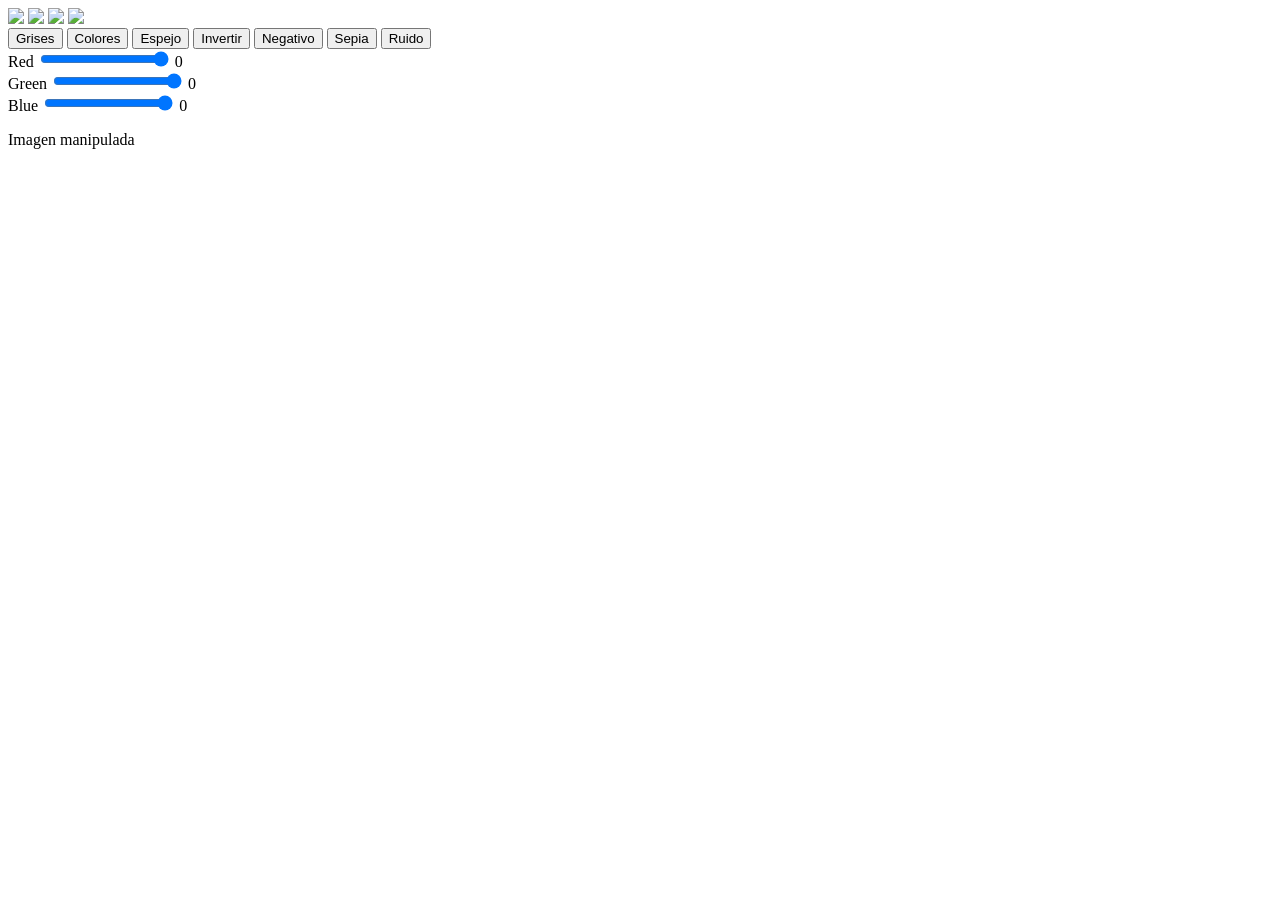
==== P4/index.html @ 55159547 "html" ====
<!DOCTYPE html>
<html lang="en">
<head>
    <meta charset="UTF-8">
    <meta http-equiv="X-UA-Compatible" content="IE=edge">
    <meta name="viewport" content="width=device-width, initial-scale=1.0">
    <link rel="stylesheet" href="style.css">
    <script src="filtros.js" defer></script>
    <title>Filtros</title>
</head>
    <body onload="main()">
        <div class="imagenes" id="original">
            <img src="img1.jpg" class="imag" >
            <img src="img2.jpg" class="imag">
            <img src="img3.jpg" class="imag">
            <img src="img4.jpg" class="imag">
        </div>
    <div class="buttons">
        <button class="modes">Grises</button>
        <button class="modes">Colores</button>
        <button class="modes">Espejo</button>
        <button class="modes">Invertir</button>
        <button class="modes">Negativo</button>
        <button class="modes">Sepia</button>
        <button class="modes">Ruido</button>
    </div>
    <div id="deslizadores">
        <div class="des">
            <label for="deslizador_R">Red</label>
            <input name="deslizador_R" type="range" id="deslizador_R" min="0" max="255" value="255"/>
            <span id="range_R">0</span>
            <br>
            <label for="deslizador_G">Green</label>
            <input name="deslizador_G" type="range" id="deslizador_G" min="0" max="255" value="255"/>
            <span id="range_G">0</span>
            <br>
            <label for="deslizador_B">Blue</label>
            <input name="deslizador_B" type="range" id="deslizador_B" min="0" max="255" value="255"/>
            <span id="range_B">0</span>
        </div>
    </div>
    <div class="center">
        <div class="imagenes">
            <p>Imagen manipulada</p>
            <canvas id="canvas"></canvas>
        </div>
   
</div>
    
</body>
</html>
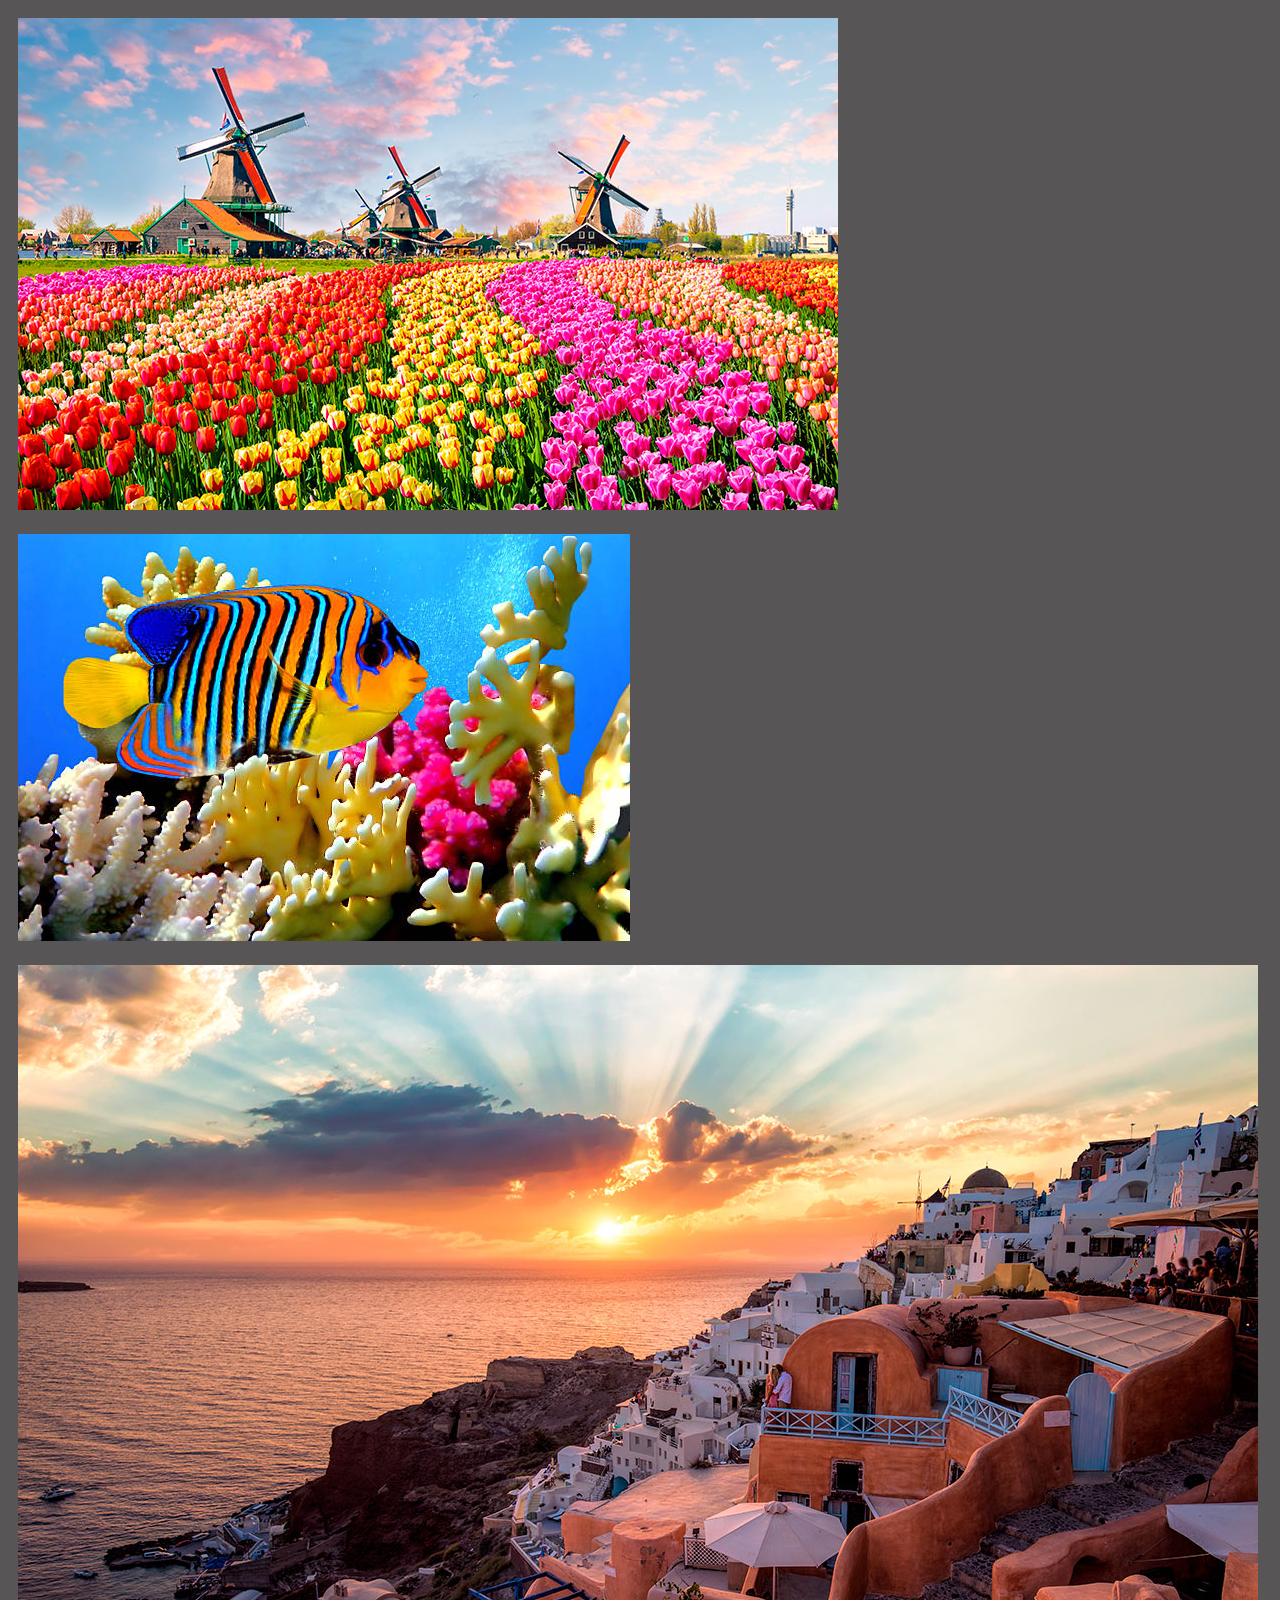
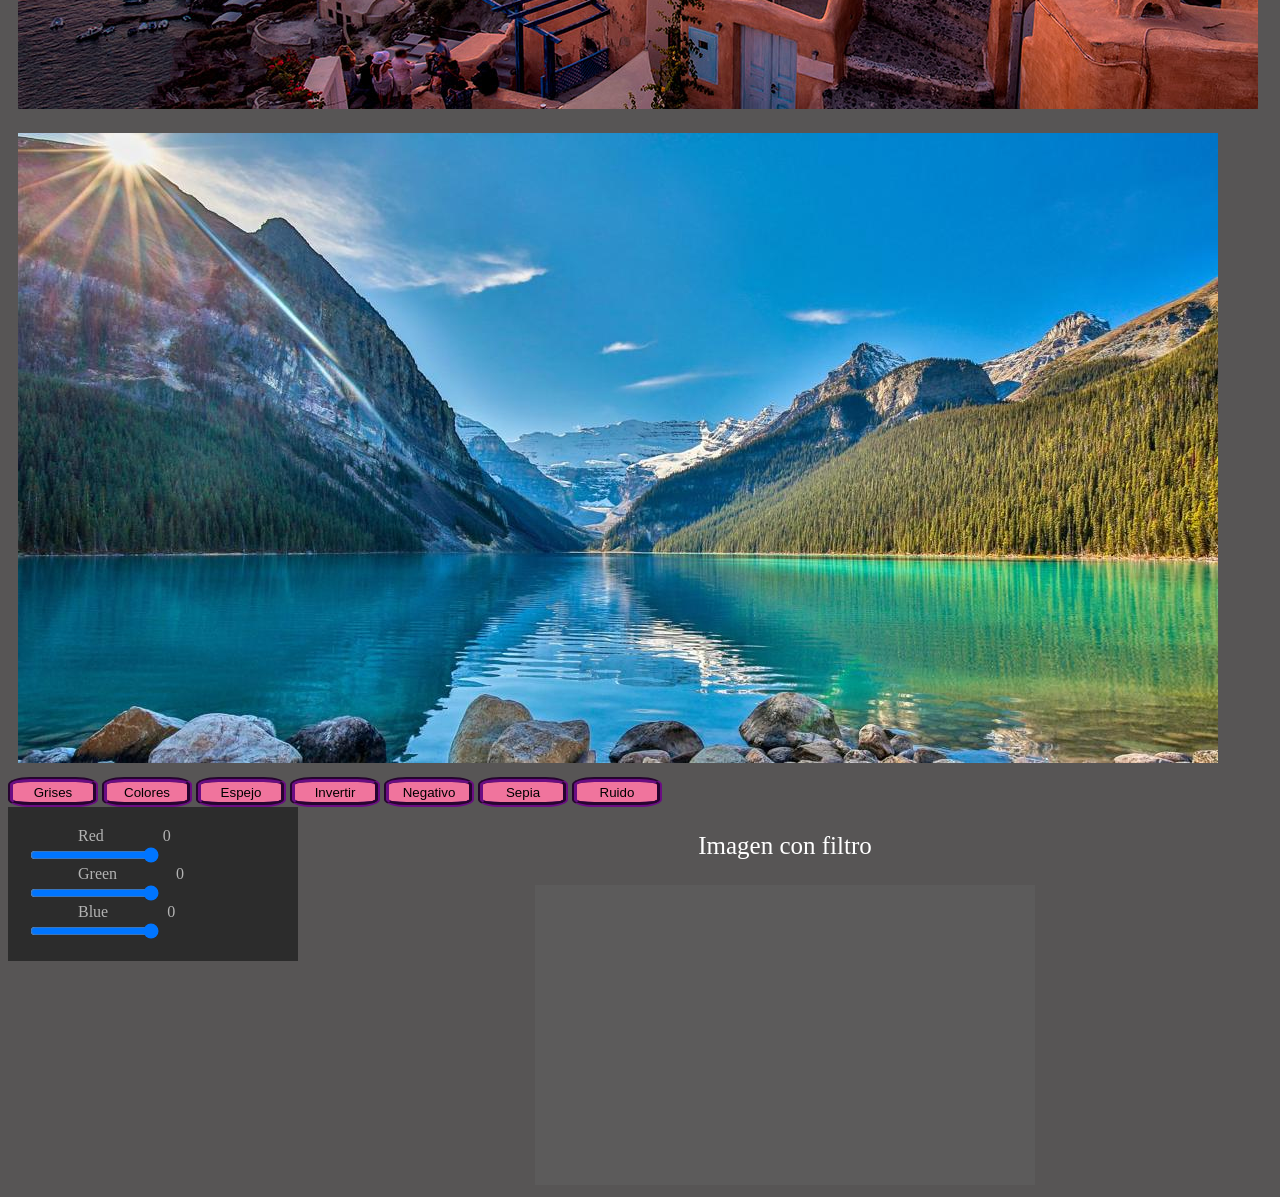
==== commit 3dcee04a: "cambios en html" ====
--- a/P4/index.html
+++ b/P4/index.html
@@ -4,16 +4,16 @@
     <meta charset="UTF-8">
     <meta http-equiv="X-UA-Compatible" content="IE=edge">
     <meta name="viewport" content="width=device-width, initial-scale=1.0">
-    <link rel="stylesheet" href="style.css">
-    <script src="filtros.js" defer></script>
+    <link rel="stylesheet" href="index.css">
+    <script src="index.js" defer></script>
     <title>Filtros</title>
 </head>
     <body onload="main()">
         <div class="imagenes" id="original">
-            <img src="img1.jpg" class="imag" >
-            <img src="img2.jpg" class="imag">
-            <img src="img3.jpg" class="imag">
-            <img src="img4.jpg" class="imag">
+            <img src="imagen1.jpg" class="imag" >
+            <img src="imagen2.jpg" class="imag">
+            <img src="imagen3.jpg" class="imag">
+            <img src="imagen4.jpg" class="imag">
         </div>
     <div class="buttons">
         <button class="modes">Grises</button>
@@ -41,7 +41,7 @@
     </div>
     <div class="center">
         <div class="imagenes">
-            <p>Imagen manipulada</p>
+            <p>Imagen con filtro</p>
             <canvas id="canvas"></canvas>
         </div>
    
--- a/P4/index.css
+++ b/P4/index.css
@@ -0,0 +1,72 @@
+body {
+    background-color: #585757;
+    font-family: 'Roboto';
+  }
+
+button{
+    width: 90px;
+    height: 30px;
+    background-color: rgb(240, 116, 157);
+    border-style:groove;
+    border-color: rgb(107, 13, 131);
+    border-width: 5px;
+    border-radius: 25%;
+}
+button:hover {
+    background-color: #868585;
+    color: white;
+  }
+
+  body {
+    background-color: #575555;
+    font-family: 'Roboto';
+  }
+  p {
+   color:white;
+    font-size: 25px;
+  }
+  
+  .imag{
+  width:auto;
+  height:auto;
+  text-align:center;
+  margin: 10px;
+  }
+ 
+  
+  .center{
+    text-align:center;
+  }
+  
+  #deslizadores{
+    display: block;
+    float: left;
+    background-color: #2c2c2c;
+    padding: 20px;
+    color:  #b3b3b3;
+    width: 250px;
+  }
+  
+  
+  canvas{
+    width: 500px;
+    height: 300px;
+    background-color: rgb(92, 91, 91);
+  }
+  
+
+  
+  #deslizador_R, #deslizador_G, #deslizador_B{
+    display: block;
+    float: left;
+  }
+  
+  span{
+      display: inline-block;
+      margin-left: 5px;
+  }
+  
+  
+  label{
+    margin: 50px;
+  }
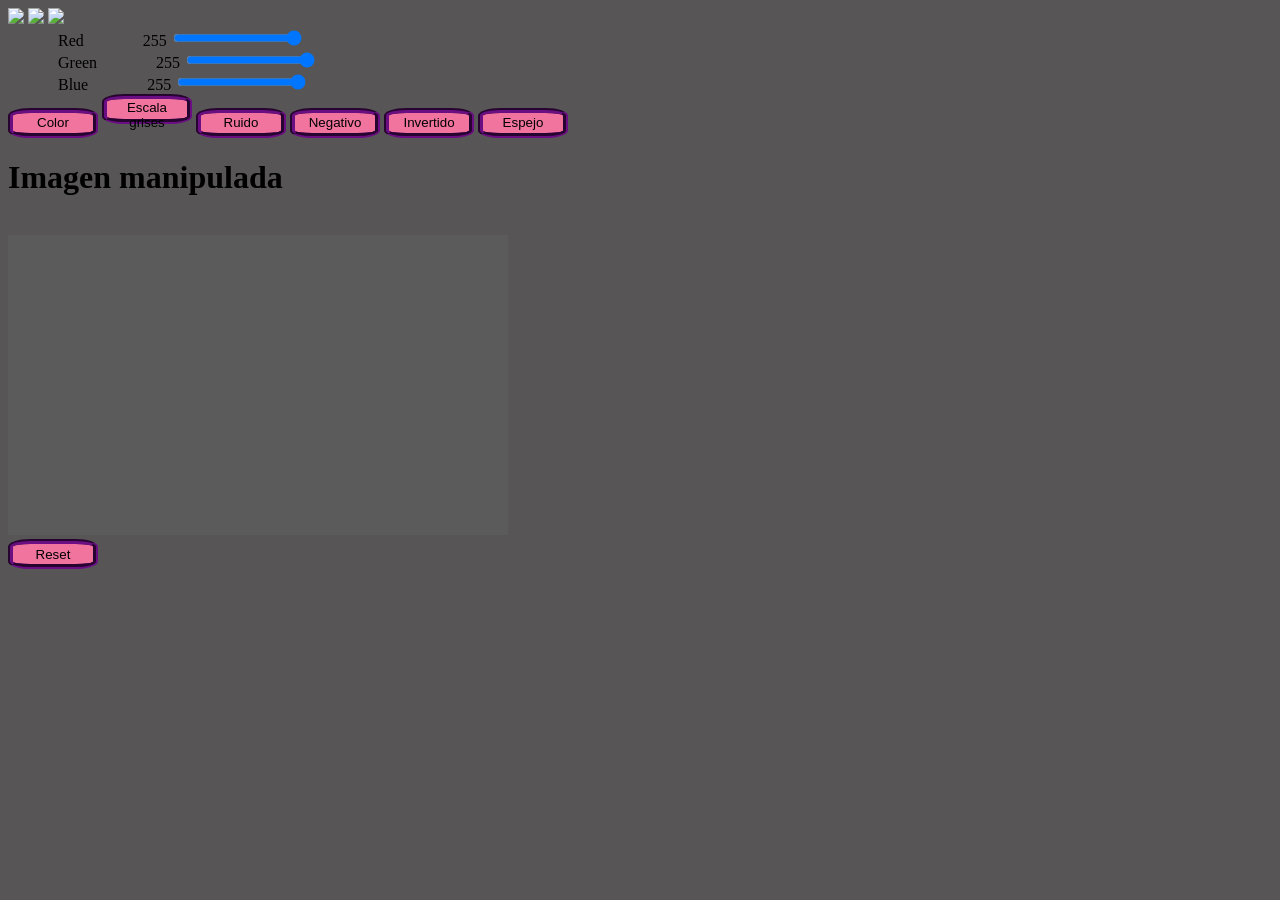
==== commit 72eb27c4: "cambios en html" ====
--- a/P4/index.html
+++ b/P4/index.html
@@ -4,48 +4,47 @@
     <meta charset="UTF-8">
     <meta http-equiv="X-UA-Compatible" content="IE=edge">
     <meta name="viewport" content="width=device-width, initial-scale=1.0">
+    <title>Manipulación de Imágenes</title>
     <link rel="stylesheet" href="index.css">
     <script src="index.js" defer></script>
-    <title>Filtros</title>
 </head>
-    <body onload="main()">
-        <div class="imagenes" id="original">
-            <img src="imagen1.jpg" class="imag" >
-            <img src="imagen2.jpg" class="imag">
-            <img src="imagen3.jpg" class="imag">
-            <img src="imagen4.jpg" class="imag">
-        </div>
-    <div class="buttons">
-        <button class="modes">Grises</button>
-        <button class="modes">Colores</button>
-        <button class="modes">Espejo</button>
-        <button class="modes">Invertir</button>
-        <button class="modes">Negativo</button>
-        <button class="modes">Sepia</button>
-        <button class="modes">Ruido</button>
+<body>
+    <div id="original">
+            <img src="img1.jpg" class="imagen_inicial">
+            <img src="img2.jpg" class="imagen_inicial">
+            <img src="img3.jpg" class="imagen_inicial">
+    </div> 
+    <div id ="umbralRGB" class="hide">
+        <label for="R">Red</label>
+        <span id="range_R">255</span>
+        <input type="range" id="deslizadorrojo" min="0" max="255" value="255"/>
+        <br>
+        <label for="G">Green</label>
+        <span id="range_G">255</span>
+        <input type="range" id="deslizadorverde" min="0" max="255" value="255"/>
+        <br>
+        <label for="B">Blue</label>
+        <span id="range_B">255</span>
+        <input type="range" id="deslizadorazul" min="0" max="255" value="255"/>
+        
     </div>
-    <div id="deslizadores">
-        <div class="des">
-            <label for="deslizador_R">Red</label>
-            <input name="deslizador_R" type="range" id="deslizador_R" min="0" max="255" value="255"/>
-            <span id="range_R">0</span>
+    <div class="seccion_filtros">
+        <div class="img_manipulada">
+            <div id="opciones" class="filter hide">
+                <button id="color" class="filter_btn">Color</button>
+                <button id="gris" class="filter_btn">Escala grises</button>
+                <button id="noise" class="filter_btn">Ruido</button>
+                <button id="negativo" class="filter_btn">Negativo</button>
+                <button id="invert" class="filter_btn">Invertido</button>
+                <button id="mirror" class="filter_btn">Espejo</button>
+            </div>
+            <h1>Imagen manipulada</h1>
             <br>
-            <label for="deslizador_G">Green</label>
-            <input name="deslizador_G" type="range" id="deslizador_G" min="0" max="255" value="255"/>
-            <span id="range_G">0</span>
+            <canvas id="canvas"></canvas>
             <br>
-            <label for="deslizador_B">Blue</label>
-            <input name="deslizador_B" type="range" id="deslizador_B" min="0" max="255" value="255"/>
-            <span id="range_B">0</span>
-        </div>
-    </div>
-    <div class="center">
-        <div class="imagenes">
-            <p>Imagen con filtro</p>
-            <canvas id="canvas"></canvas>
-        </div>
-   
-</div>
+            <button id="reset" type="reset" class="hide">Reset</button>
+        </div> 
+    </div>   
     
 </body>
 </html>
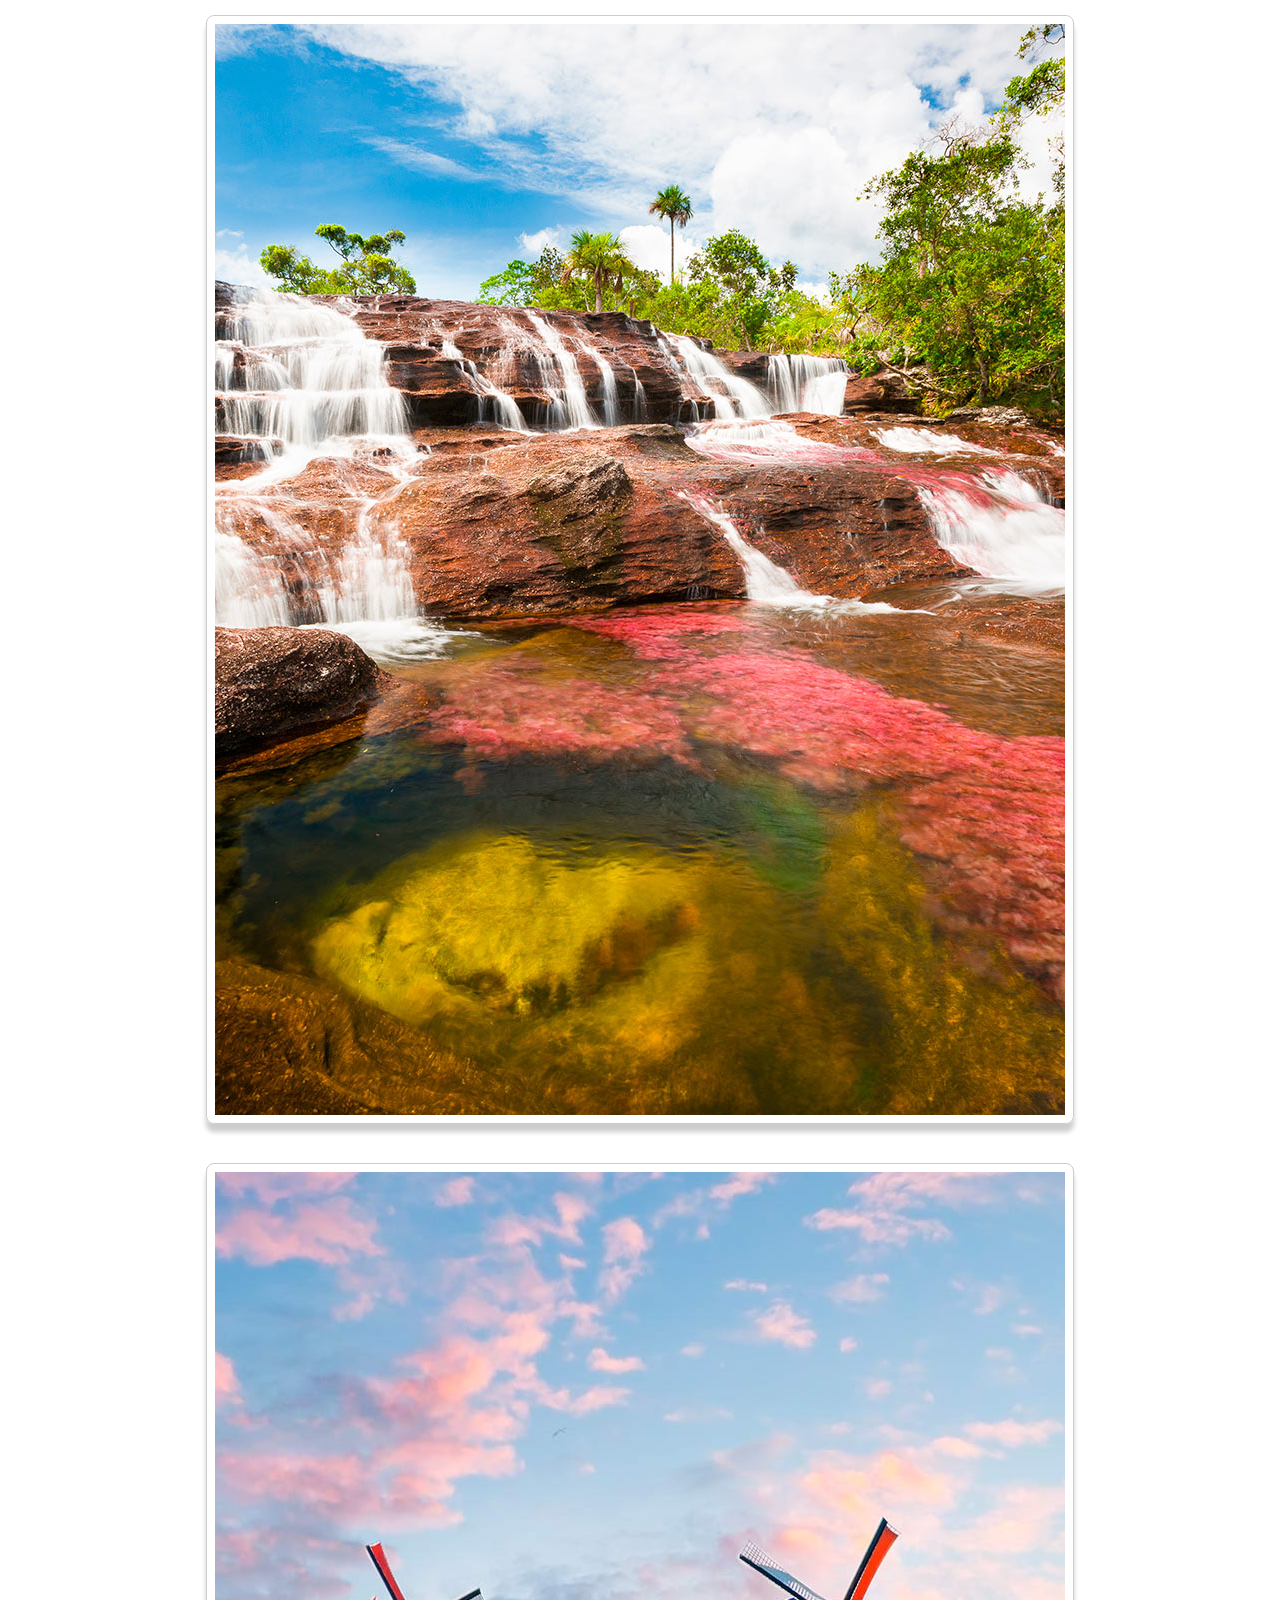
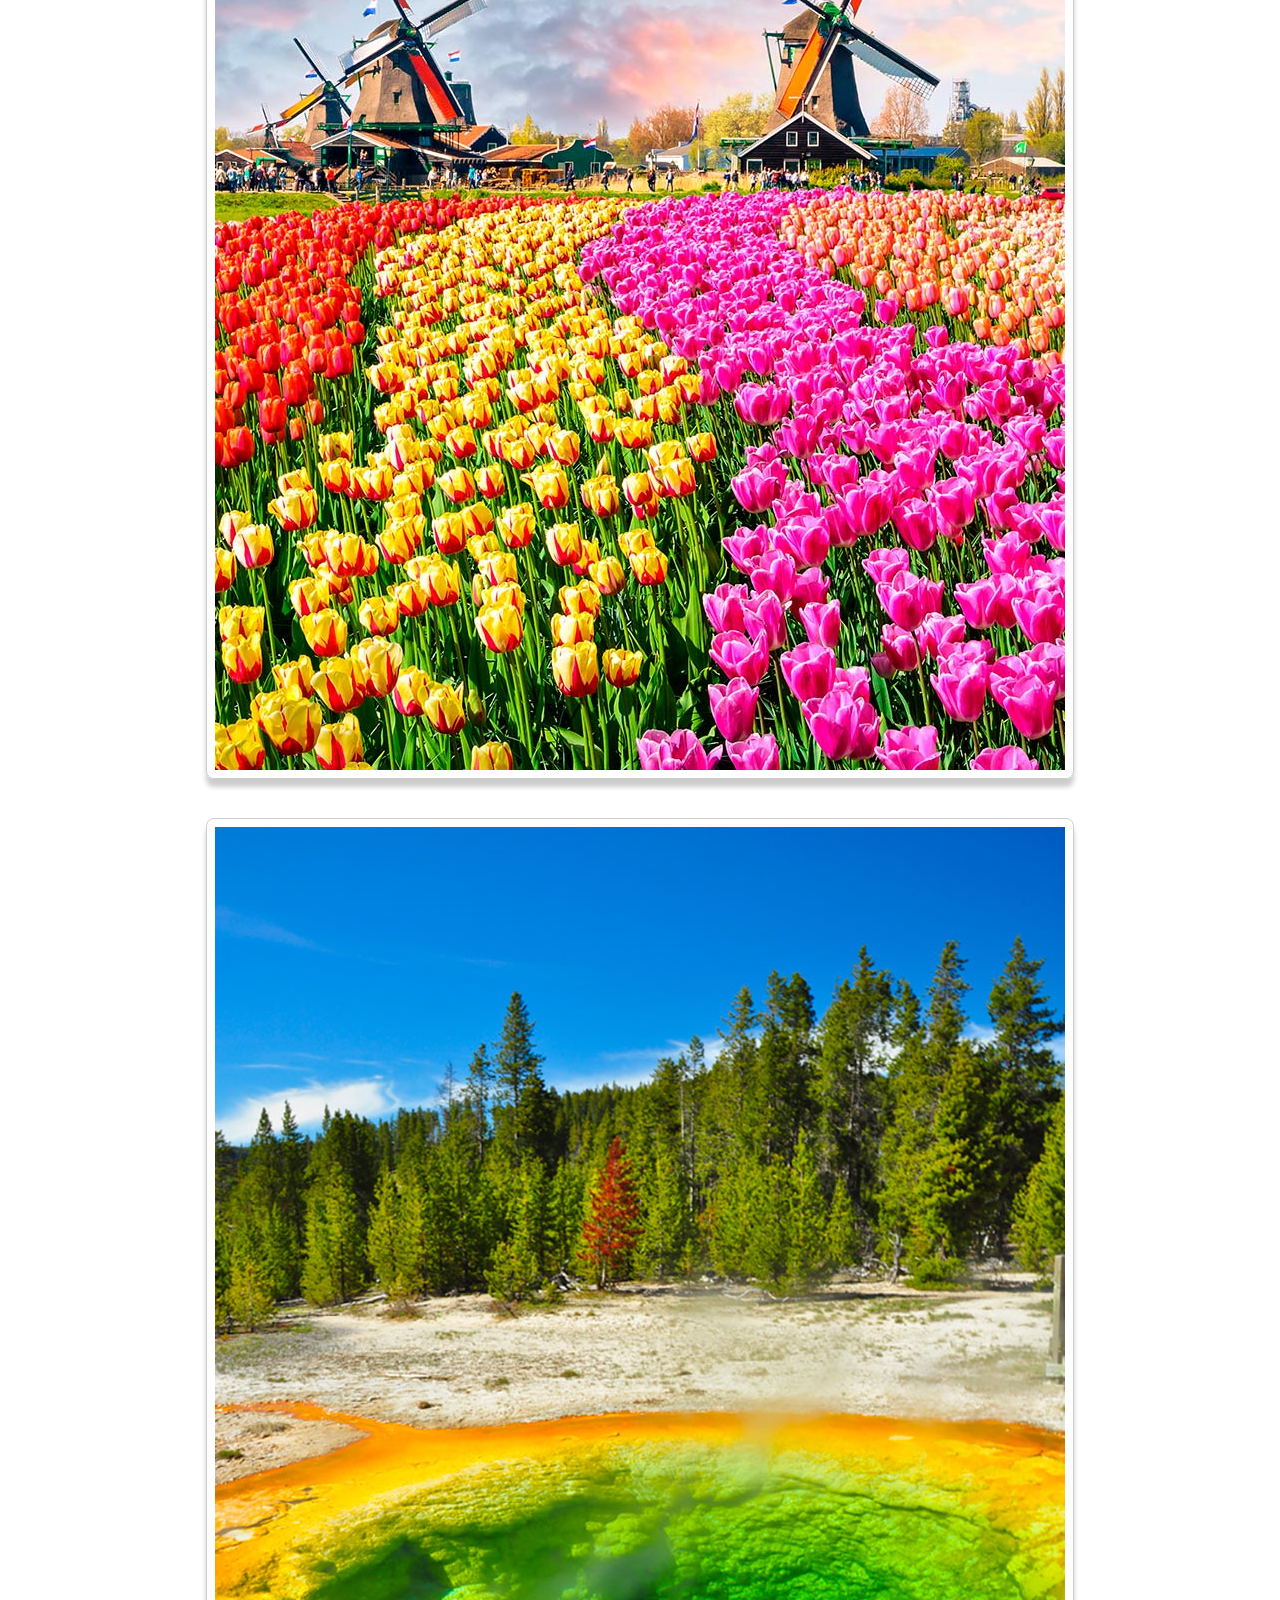
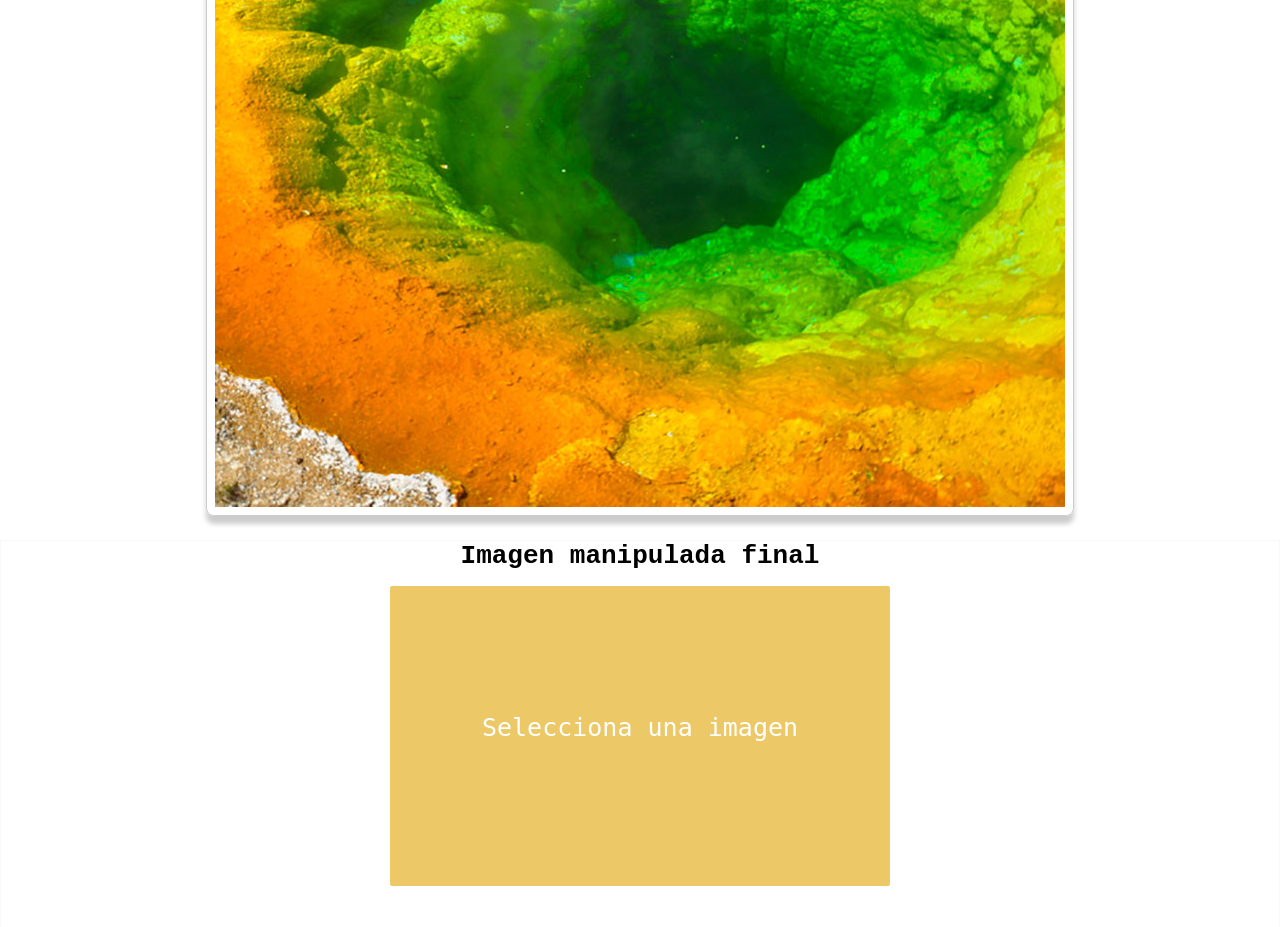
==== commit 5819b252: "deetalles del html" ====
--- a/P4/index.html
+++ b/P4/index.html
@@ -15,8 +15,7 @@
             <img src="img3.jpg" class="imagen_inicial">
     </div> 
     <div id ="umbralRGB" class="hide">
-        <label for="R">Red</label>
-        <span id="range_R">255</span>
+        <label for="R">Red</label><span id="range_R">255</span>
         <input type="range" id="deslizadorrojo" min="0" max="255" value="255"/>
         <br>
         <label for="G">Green</label>
@@ -32,13 +31,13 @@
         <div class="img_manipulada">
             <div id="opciones" class="filter hide">
                 <button id="color" class="filter_btn">Color</button>
-                <button id="gris" class="filter_btn">Escala grises</button>
-                <button id="noise" class="filter_btn">Ruido</button>
-                <button id="negativo" class="filter_btn">Negativo</button>
-                <button id="invert" class="filter_btn">Invertido</button>
-                <button id="mirror" class="filter_btn">Espejo</button>
+                <button id="gris" class="filter_btn">Greyscale</button>
+                <button id="noise" class="filter_btn">Noise</button>
+                <button id="negativo" class="filter_btn">Negative</button>
+                <button id="invert" class="filter_btn">Invert</button>
+                <button id="mirror" class="filter_btn">Mirror</button>
             </div>
-            <h1>Imagen manipulada</h1>
+            <h1>Imagen manipulada final</h1>
             <br>
             <canvas id="canvas"></canvas>
             <br>
--- a/P4/index.css
+++ b/P4/index.css
@@ -1,72 +1,64 @@
-body {
-    background-color: #585757;
-    font-family: 'Roboto';
-  }
-
-button{
-    width: 90px;
-    height: 30px;
-    background-color: rgb(240, 116, 157);
-    border-style:groove;
-    border-color: rgb(107, 13, 131);
-    border-width: 5px;
-    border-radius: 25%;
+* {box-sizing: border-box;margin: 0px;text-align: center;font-family: monospace; font-weight: bold;}
+canvas{
+    background-color: rgb(236, 201, 102);
+    margin: auto;
+    display: block;
+    border-radius: 2px;
 }
-button:hover {
-    background-color: #868585;
-    color: white;
-  }
-
-  body {
-    background-color: #575555;
-    font-family: 'Roboto';
-  }
-  p {
-   color:white;
-    font-size: 25px;
-  }
-  
-  .imag{
-  width:auto;
-  height:auto;
-  text-align:center;
-  margin: 10px;
-  }
- 
-  
-  .center{
-    text-align:center;
-  }
-  
-  #deslizadores{
+.filter {
+    float: left;
+    border: 1px solid #ccc;
+    background-color: #f5e2a3;
+    width: 20%;
+    height: 390px;
+}
+.filter button {
     display: block;
-    float: left;
-    background-color: #2c2c2c;
+    color: black;
     padding: 20px;
-    color:  #b3b3b3;
-    width: 250px;
-  }
-  
-  
-  canvas{
-    width: 500px;
-    height: 300px;
-    background-color: rgb(92, 91, 91);
-  }
-  
-
-  
-  #deslizador_R, #deslizador_G, #deslizador_B{
-    display: block;
-    float: left;
-  }
-  
-  span{
-      display: inline-block;
-      margin-left: 5px;
-  }
-  
-  
-  label{
-    margin: 50px;
-  }+    width: 100%;
+    border: none;
+    outline: none;
+    cursor: pointer;
+    font-size: 18px;
+} 
+.filter button:hover {background-color: rgb(250, 228, 189);}
+.filter button.active {background-color: rgb(226, 169, 132);}
+.img_manipulada{border: 1px solid rgb(250, 247, 247);height: 390px;}
+input{cursor: pointer; width: 100%;}
+label{float: left;}
+span{float: right;}
+#umbralRGB{
+    position: absolute;
+    background-color: #f1f1f1;
+    color: rgb(10, 10, 10);
+    padding: 20px;
+    transform: translate(305px,1px); /*translate X e Y*/   
+    font-size: 18px;
+    width: 330px;
+}
+#original img{
+    cursor: pointer;
+    box-shadow: 0 8px 5px 0 rgba(0, 0, 0, 0.2);
+    margin: 15px 30px 20px 30px;
+    padding: 8px;
+    border: 1px solid #ccc;
+    border-radius: 8px;
+}
+#original img:active {
+    transform: translateY(8px);
+}
+button:active {
+    box-shadow: 0 3px #74624b;
+    transform: translateX(3px);
+}
+.hide{
+    display: none;
+}
+#reset{
+    padding: 8px;
+    border-radius: 5px;
+    background-color: rgba(250, 183, 59, 0.726);
+    width: 150px;
+    font-size: 18px;
+}
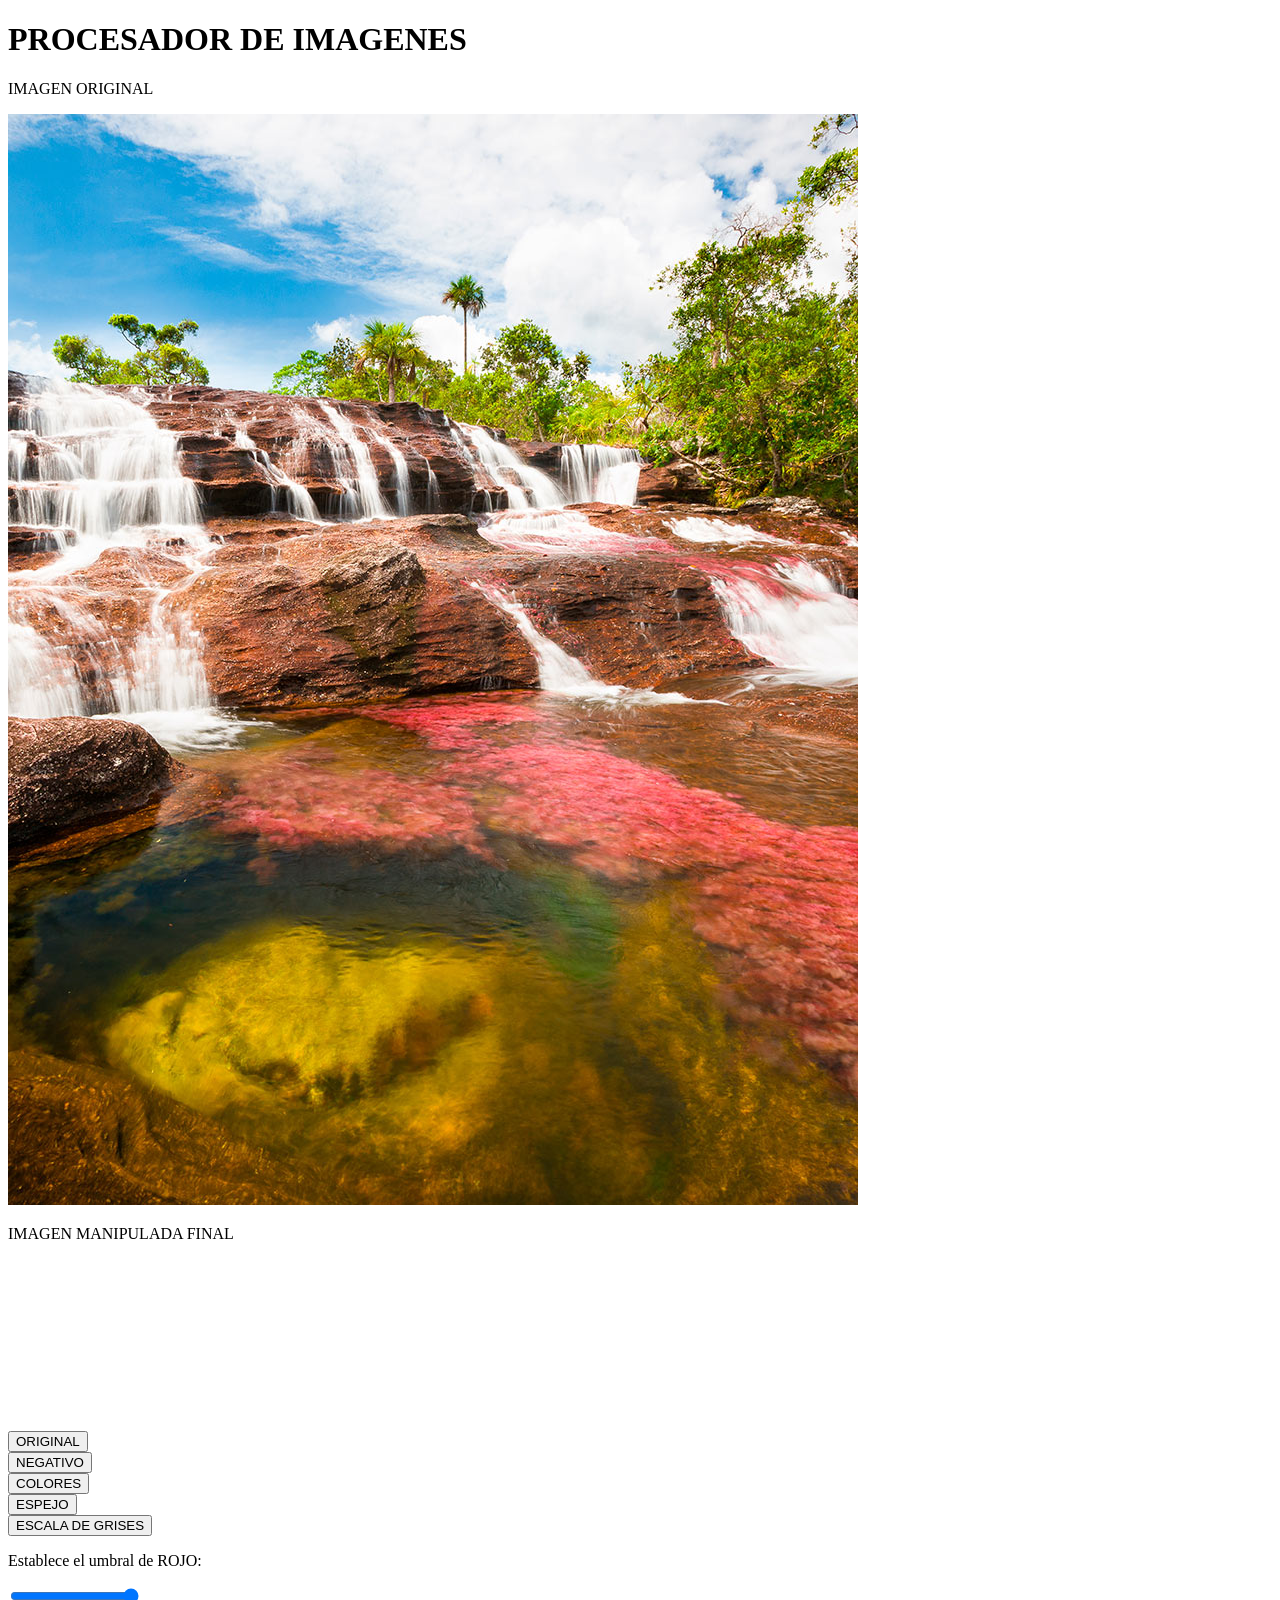
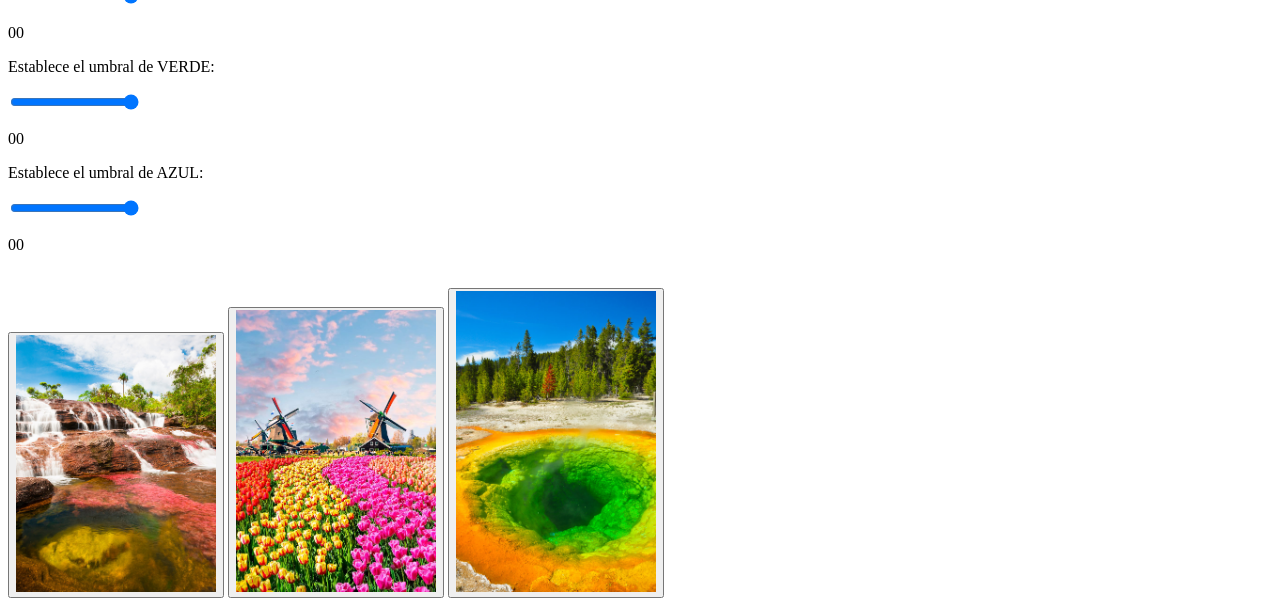
==== commit ad8d2dc7: "nuevo" ====
--- a/P4/index.html
+++ b/P4/index.html
@@ -1,49 +1,64 @@
 <!DOCTYPE html>
-<html lang="en">
+<html>
 <head>
     <meta charset="UTF-8">
     <meta http-equiv="X-UA-Compatible" content="IE=edge">
     <meta name="viewport" content="width=device-width, initial-scale=1.0">
-    <title>Manipulación de Imágenes</title>
-    <link rel="stylesheet" href="index.css">
-    <script src="index.js" defer></script>
+    <link rel="stylesheet" href="style.css">
+    <script src="style.css" defer></script>
+    <title>  </title>
 </head>
 <body>
-    <div id="original">
-            <img src="img1.jpg" class="imagen_inicial">
-            <img src="img2.jpg" class="imagen_inicial">
-            <img src="img3.jpg" class="imagen_inicial">
-    </div> 
-    <div id ="umbralRGB" class="hide">
-        <label for="R">Red</label><span id="range_R">255</span>
-        <input type="range" id="deslizadorrojo" min="0" max="255" value="255"/>
-        <br>
-        <label for="G">Green</label>
-        <span id="range_G">255</span>
-        <input type="range" id="deslizadorverde" min="0" max="255" value="255"/>
-        <br>
-        <label for="B">Blue</label>
-        <span id="range_B">255</span>
-        <input type="range" id="deslizadorazul" min="0" max="255" value="255"/>
+
+   
+<div class="contenedor">
+    <div class="contenido">
+        <H1>PROCESADOR DE IMAGENES</H1>
+        <div id="original">
+            <p>IMAGEN ORIGINAL</p>
+            <img src="img1.jpg" id="imagesrc">
+        </div>
+        <div id="manipulada">
+        <p>IMAGEN MANIPULADA FINAL</p>
+        <canvas id="canvas"></canvas>
+        </div>
         
     </div>
-    <div class="seccion_filtros">
-        <div class="img_manipulada">
-            <div id="opciones" class="filter hide">
-                <button id="color" class="filter_btn">Color</button>
-                <button id="gris" class="filter_btn">Greyscale</button>
-                <button id="noise" class="filter_btn">Noise</button>
-                <button id="negativo" class="filter_btn">Negative</button>
-                <button id="invert" class="filter_btn">Invert</button>
-                <button id="mirror" class="filter_btn">Mirror</button>
-            </div>
-            <h1>Imagen manipulada final</h1>
+    <div class="menu">
+        <div class="botones">
             <br>
-            <canvas id="canvas"></canvas>
+            <button type="button" id ="original">ORIGINAL</button>
             <br>
-            <button id="reset" type="reset" class="hide">Reset</button>
-        </div> 
-    </div>   
+            <button type="button" id ="negative">NEGATIVO</button>
+            <br>
+            <button type="button" id ="color">COLORES</button>
+            <br>
+            <button type="button" id ="mirror">ESPEJO</button>
+            <br>
+            <button type="button" id ="gray">ESCALA DE GRISES</button>
+        </div>
+
+        <div id="deslizador">
+                <p>Establece el umbral de ROJO:</p>
+                <input type="range" id="R" min="0" max="255" value="255"/>
+                <p id="Range_Value_R">00</p>
+                <p>Establece el umbral de VERDE:</p>
+                <input type="range" id="G" min="0" max="255" value="255"/>
+                <p id="Range_Value_G">00</p>
+                <p>Establece el umbral de AZUL:</p>
+                <input type="range" id="B" min="0" max="255" value="255"/>
+                <p id="Range_Value_B">00</p>
+        </div>
+    </div>
     
+    <div class="opciones">
+        <br>
+        <button id = "image1"><img src="img1.jpg" width="200px"/></button>
+        <button id = "image2"><img src="img2.jpg" width="200px"/></button>
+        <button id = "image3"><img src="img3.jpg" width="200px"/></button>
+ 
+    </div>
+
+</div>
 </body>
 </html>
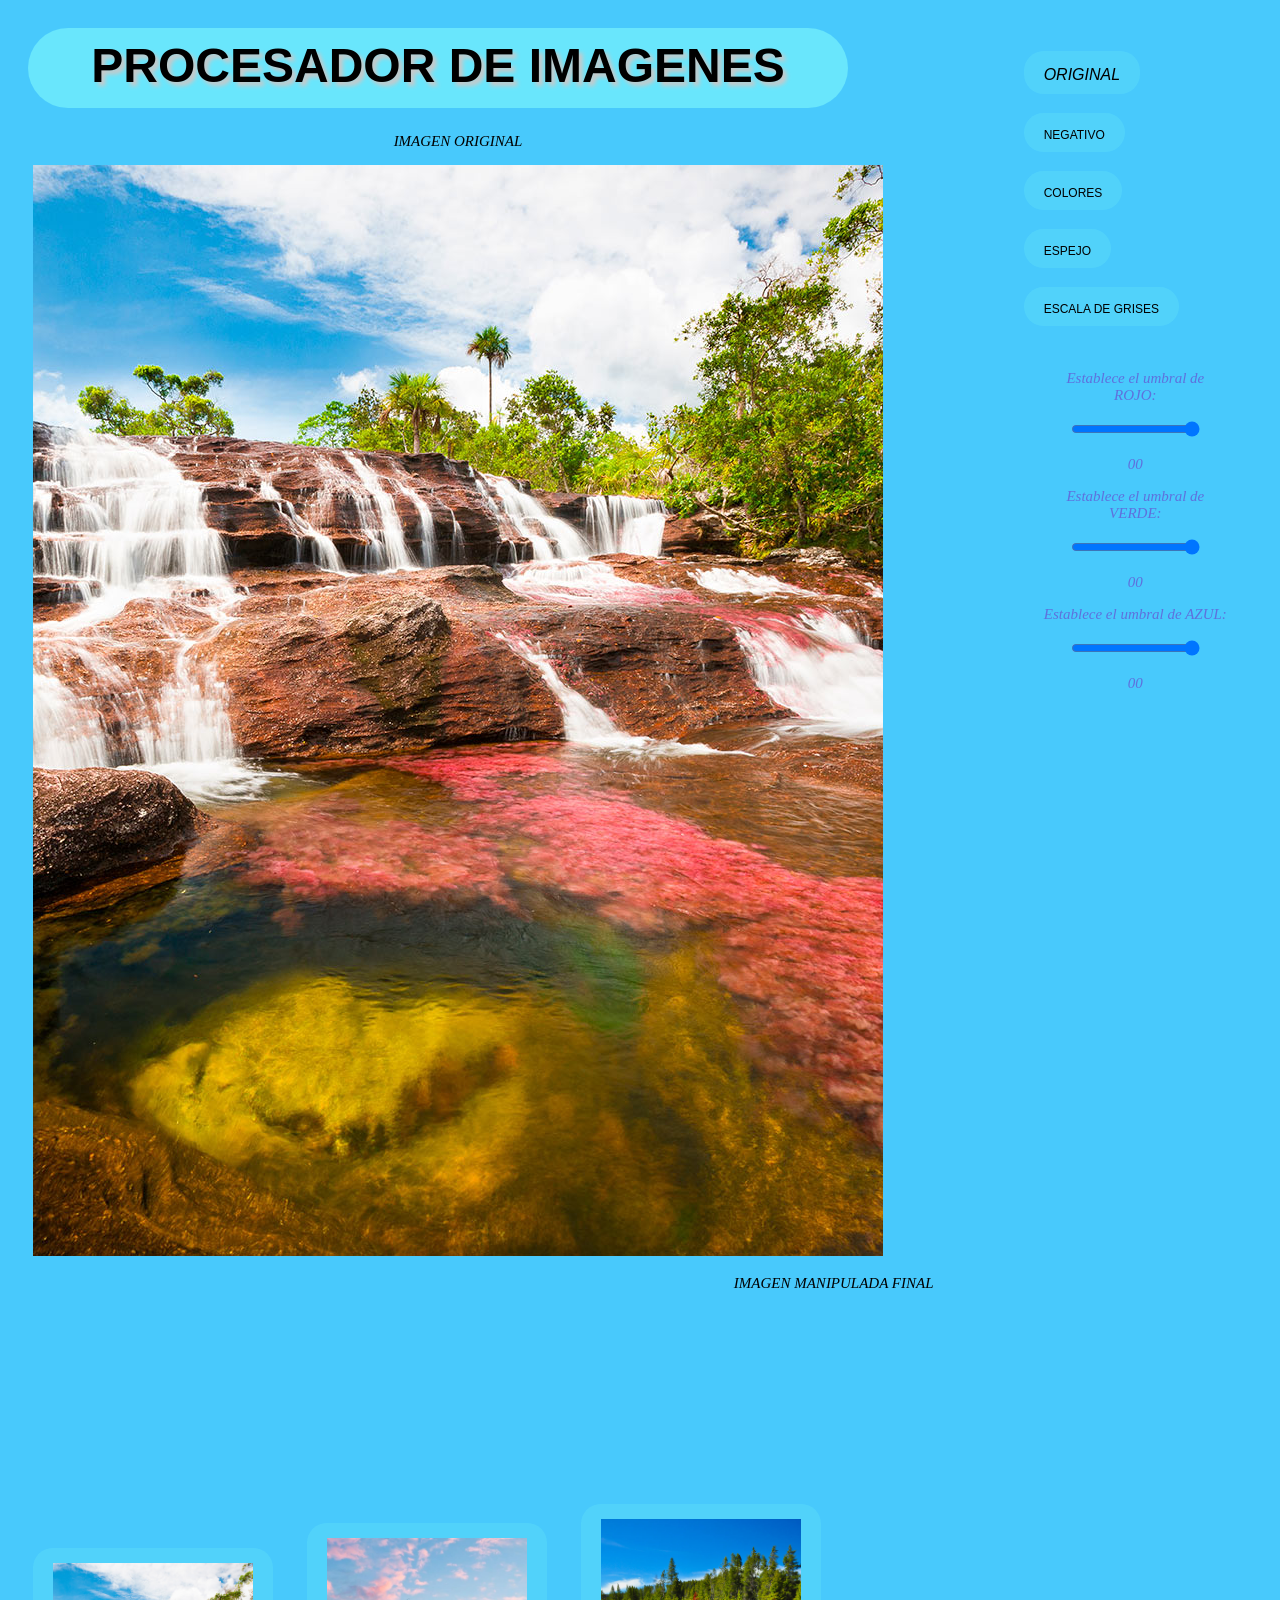
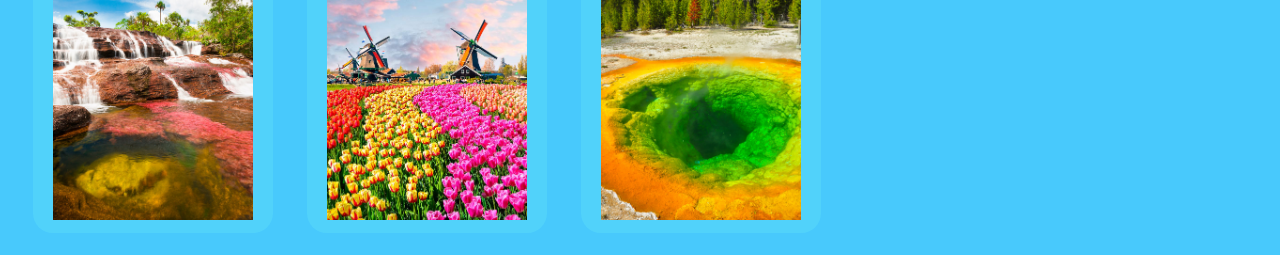
==== commit 2ac27e0a: "retoque" ====
--- a/P4/index.html
+++ b/P4/index.html
@@ -5,7 +5,7 @@
     <meta http-equiv="X-UA-Compatible" content="IE=edge">
     <meta name="viewport" content="width=device-width, initial-scale=1.0">
     <link rel="stylesheet" href="style.css">
-    <script src="style.css" defer></script>
+    <script src="filtros.js" defer></script>
     <title>  </title>
 </head>
 <body>
--- a/P4/style.css
+++ b/P4/style.css
@@ -0,0 +1,93 @@
+body {
+    background-color:rgb(72, 201, 252);
+    }
+  
+  p{
+    font-size: 15px;
+    font-style: italic;
+    font-family: Georgia, 'Times New Roman', Times, serif;
+    text-align: center;
+  
+  }
+  
+  h1 { background-color: rgb(105, 230, 252);
+    padding-top: 20px;
+    padding-bottom: 10px;
+    text-align: center;
+    font-family: 'SF Comic Script Shaded', arial;
+    font-size: 48px;
+    text-shadow: 4px 4px 4px rgb(202, 200, 200);
+      width: 800px;
+      height: 60px;
+      margin: 10px;
+      padding:10px;
+      border-radius: 50px;
+    }
+  
+  .menu { grid-area: menu; }
+  .contenido { grid-area: main; }
+  .opciones { grid-area: footer; }
+  
+  .contenedor {
+    display: grid;
+    grid-template-areas:
+    'main main main main menu menu'
+    'main main main main menu menu'
+    'footer footer footer footer footer footer';
+  
+    grid-gap: 10px;
+    padding: 10px;
+  }
+  
+  
+  #original{
+    float: left;
+    font-size: 25px;
+    text-align: left;
+    font-size: 16px;
+    font-style: italic;
+    margin-left: 15px;
+    margin-right: 15px;
+    }
+  
+  #manipulada{
+    float: right;
+    font-size: 25px;
+    text-align: left;
+    font-size: 16px;
+    font-style: italic;
+    margin-right: 15px;
+    }
+  
+    button {
+      border: 1px rgb(113, 156, 236);
+      background-color: rgba(89, 218, 250, 0.603);
+      padding: 10px 20px;
+      text-align: center;
+      font-size: 12px;
+      font-family: 'Strong Type', arial;
+      margin: 4px 2px;
+      transition-duration: 0.4s;
+      cursor: pointer;
+      margin-right: 15px;
+      margin-left: 15px;
+      margin-top: 15px;
+      padding-top: 15px;
+      border-radius: 20px;
+  
+  }
+  
+  #deslizador {
+    float: left ;
+    color: rgb(94, 113, 221);
+      padding: 10px 20px;
+      text-align: center;
+      font-size: 12px;
+      margin: 4px 2px;
+      transition-duration: 0.4s;
+      cursor: pointer;
+      margin-right: 15px;
+      margin-left: 15px;
+      margin-top: 10px;
+      padding-top: 15px;
+  }
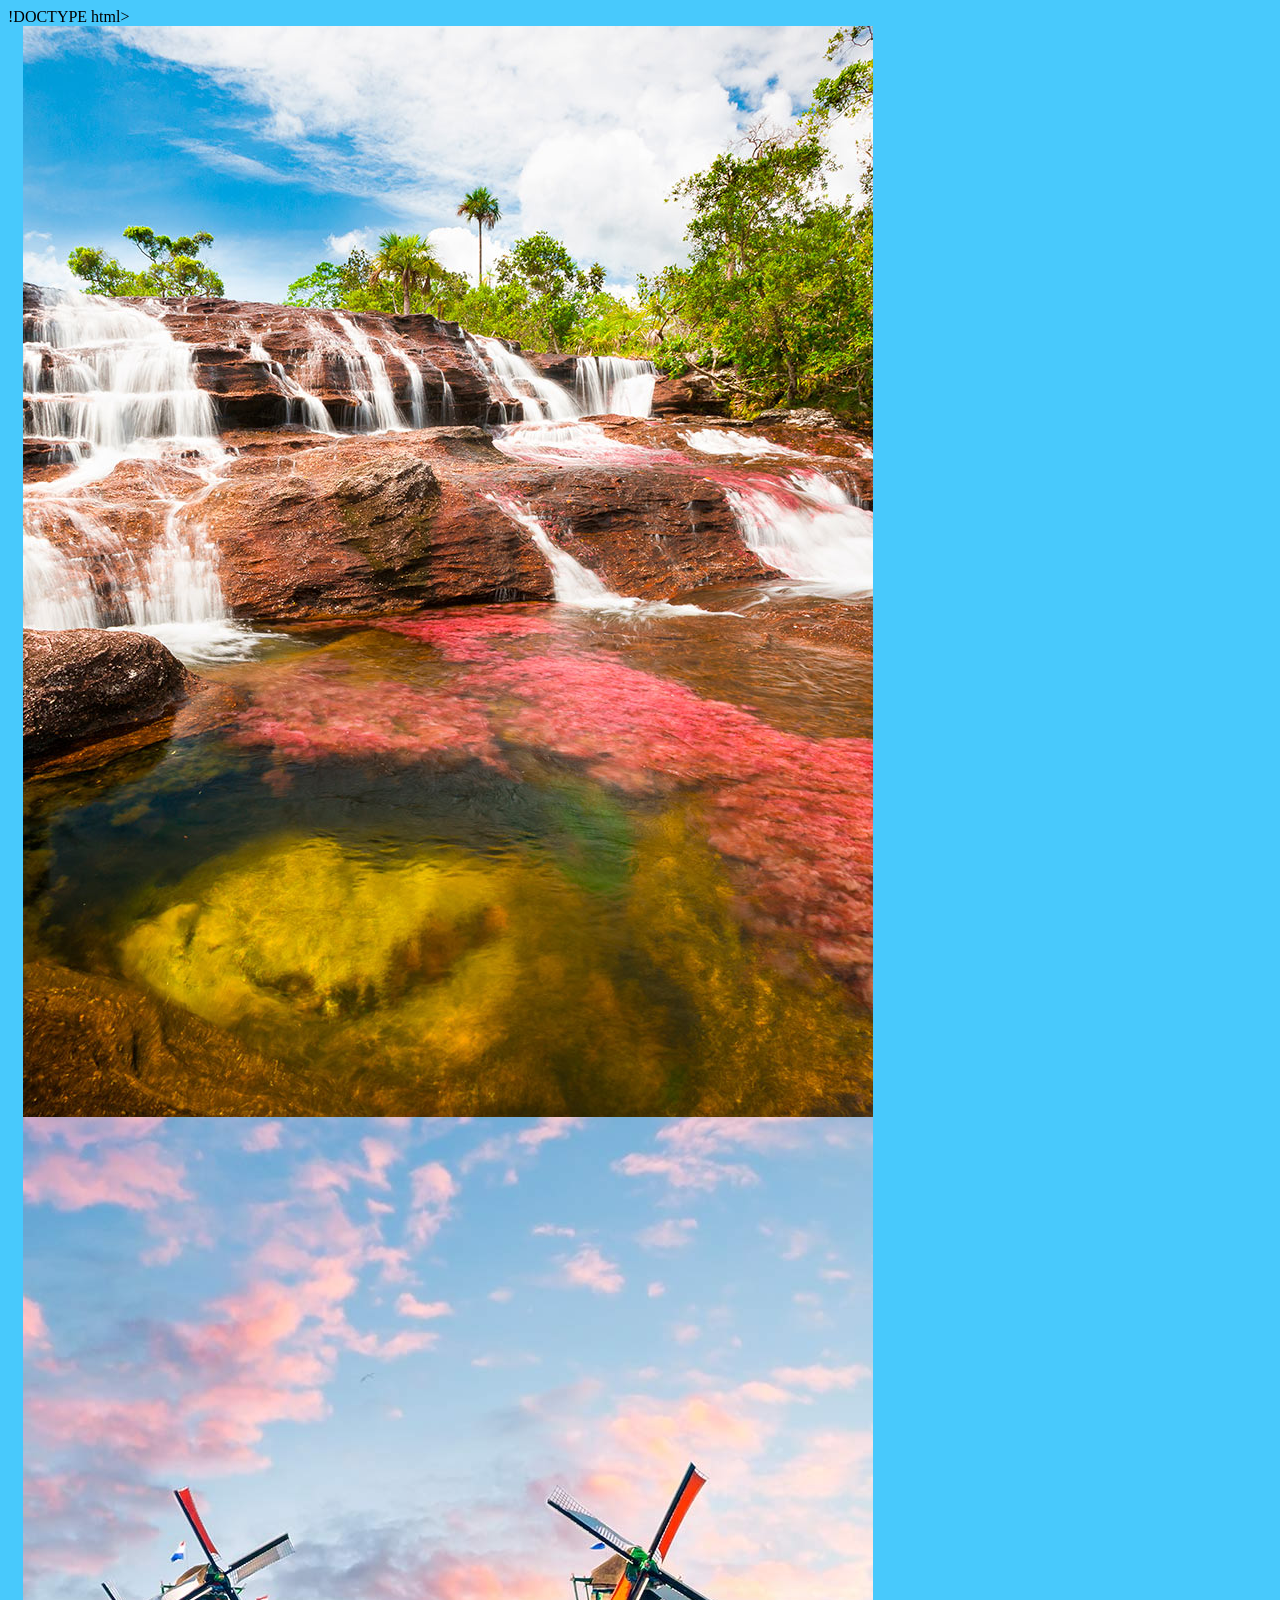
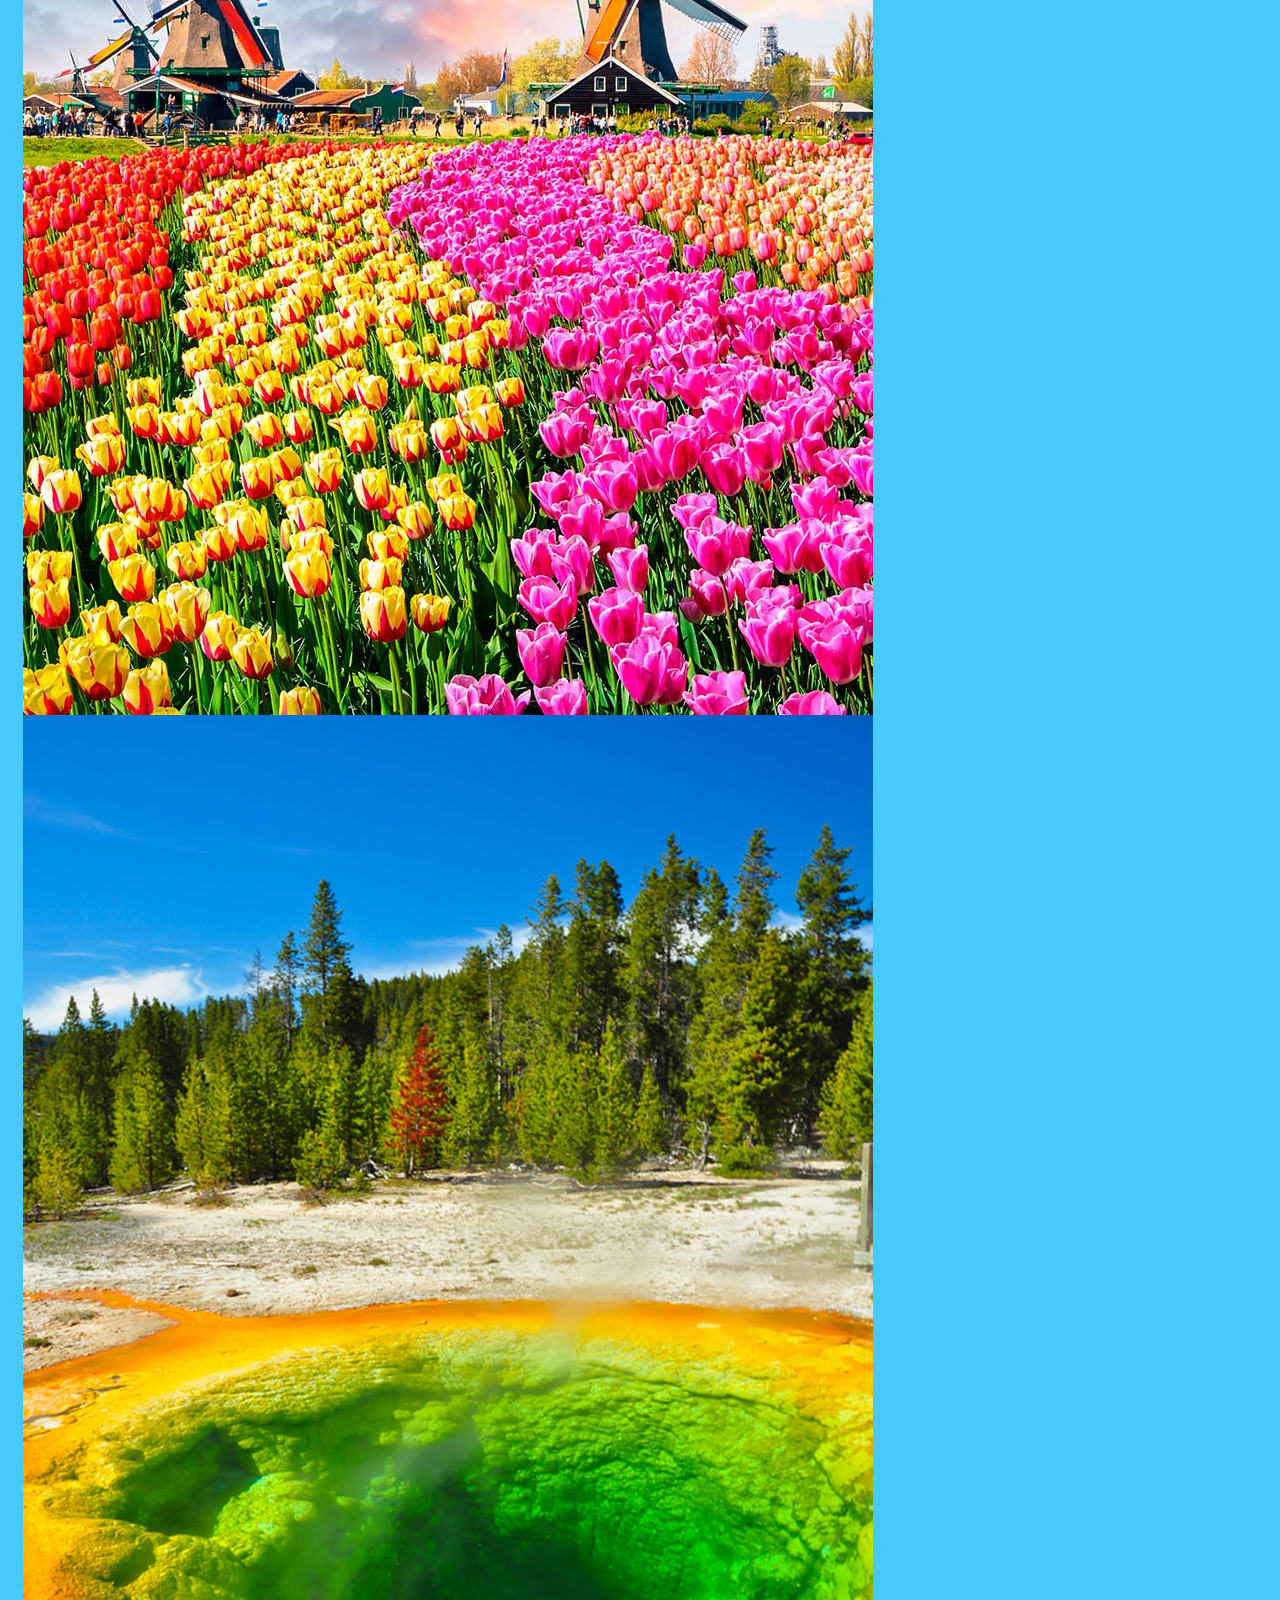
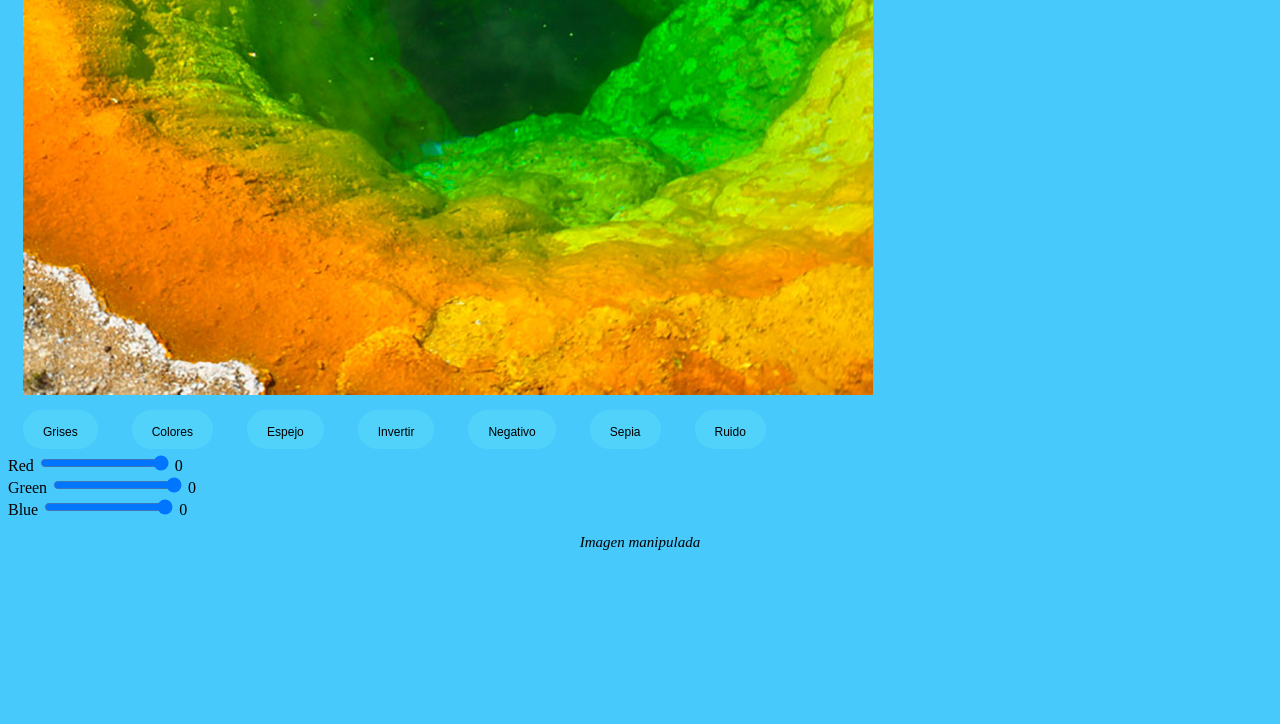
==== commit 4e3df360: "cambios" ====
--- a/P4/index.html
+++ b/P4/index.html
@@ -1,64 +1,51 @@
-<!DOCTYPE html>
-<html>
+!DOCTYPE html>
+<html lang="en">
 <head>
     <meta charset="UTF-8">
     <meta http-equiv="X-UA-Compatible" content="IE=edge">
     <meta name="viewport" content="width=device-width, initial-scale=1.0">
     <link rel="stylesheet" href="style.css">
     <script src="filtros.js" defer></script>
-    <title>  </title>
+    <title>Filtros</title>
 </head>
-<body>
-
-   
-<div class="contenedor">
-    <div class="contenido">
-        <H1>PROCESADOR DE IMAGENES</H1>
-        <div id="original">
-            <p>IMAGEN ORIGINAL</p>
-            <img src="img1.jpg" id="imagesrc">
+    <body onload="main()">
+        <div class="imagenes" id="original">
+            <img src="img1.jpg" class="imag" >
+            <img src="img2.jpg" class="imag">
+            <img src="img3.jpg" class="imag">
+            
         </div>
-        <div id="manipulada">
-        <p>IMAGEN MANIPULADA FINAL</p>
-        <canvas id="canvas"></canvas>
-        </div>
-        
+    <div class="buttons">
+        <button class="modes">Grises</button>
+        <button class="modes">Colores</button>
+        <button class="modes">Espejo</button>
+        <button class="modes">Invertir</button>
+        <button class="modes">Negativo</button>
+        <button class="modes">Sepia</button>
+        <button class="modes">Ruido</button>
     </div>
-    <div class="menu">
-        <div class="botones">
+    <div id="deslizadores">
+        <div class="des">
+            <label for="deslizador_R">Red</label>
+            <input name="deslizador_R" type="range" id="deslizador_R" min="0" max="255" value="255"/>
+            <span id="range_R">0</span>
             <br>
-            <button type="button" id ="original">ORIGINAL</button>
+            <label for="deslizador_G">Green</label>
+            <input name="deslizador_G" type="range" id="deslizador_G" min="0" max="255" value="255"/>
+            <span id="range_G">0</span>
             <br>
-            <button type="button" id ="negative">NEGATIVO</button>
-            <br>
-            <button type="button" id ="color">COLORES</button>
-            <br>
-            <button type="button" id ="mirror">ESPEJO</button>
-            <br>
-            <button type="button" id ="gray">ESCALA DE GRISES</button>
-        </div>
-
-        <div id="deslizador">
-                <p>Establece el umbral de ROJO:</p>
-                <input type="range" id="R" min="0" max="255" value="255"/>
-                <p id="Range_Value_R">00</p>
-                <p>Establece el umbral de VERDE:</p>
-                <input type="range" id="G" min="0" max="255" value="255"/>
-                <p id="Range_Value_G">00</p>
-                <p>Establece el umbral de AZUL:</p>
-                <input type="range" id="B" min="0" max="255" value="255"/>
-                <p id="Range_Value_B">00</p>
+            <label for="deslizador_B">Blue</label>
+            <input name="deslizador_B" type="range" id="deslizador_B" min="0" max="255" value="255"/>
+            <span id="range_B">0</span>
         </div>
     </div>
+    <div class="center">
+        <div class="imagenes">
+            <p>Imagen manipulada</p>
+            <canvas id="canvas"></canvas>
+        </div>
+   
+</div>
     
-    <div class="opciones">
-        <br>
-        <button id = "image1"><img src="img1.jpg" width="200px"/></button>
-        <button id = "image2"><img src="img2.jpg" width="200px"/></button>
-        <button id = "image3"><img src="img3.jpg" width="200px"/></button>
- 
-    </div>
-
-</div>
 </body>
 </html>
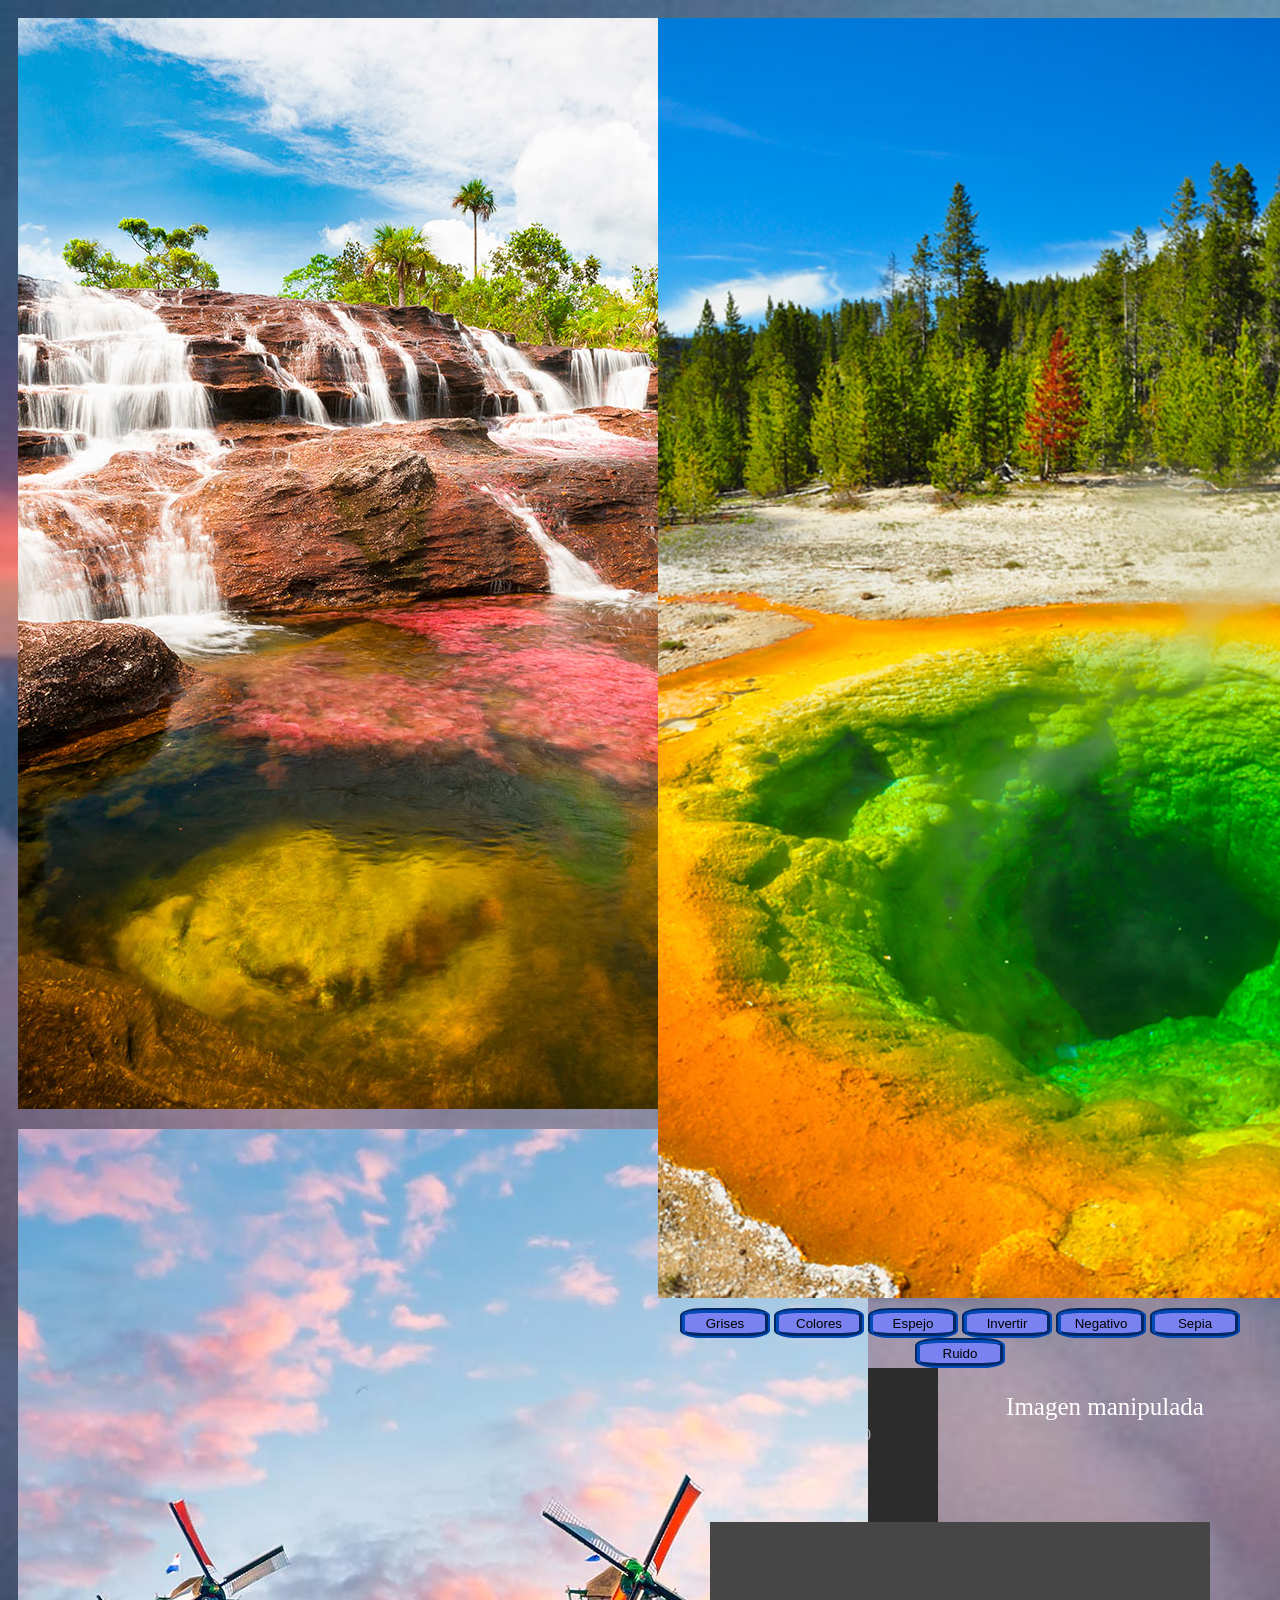
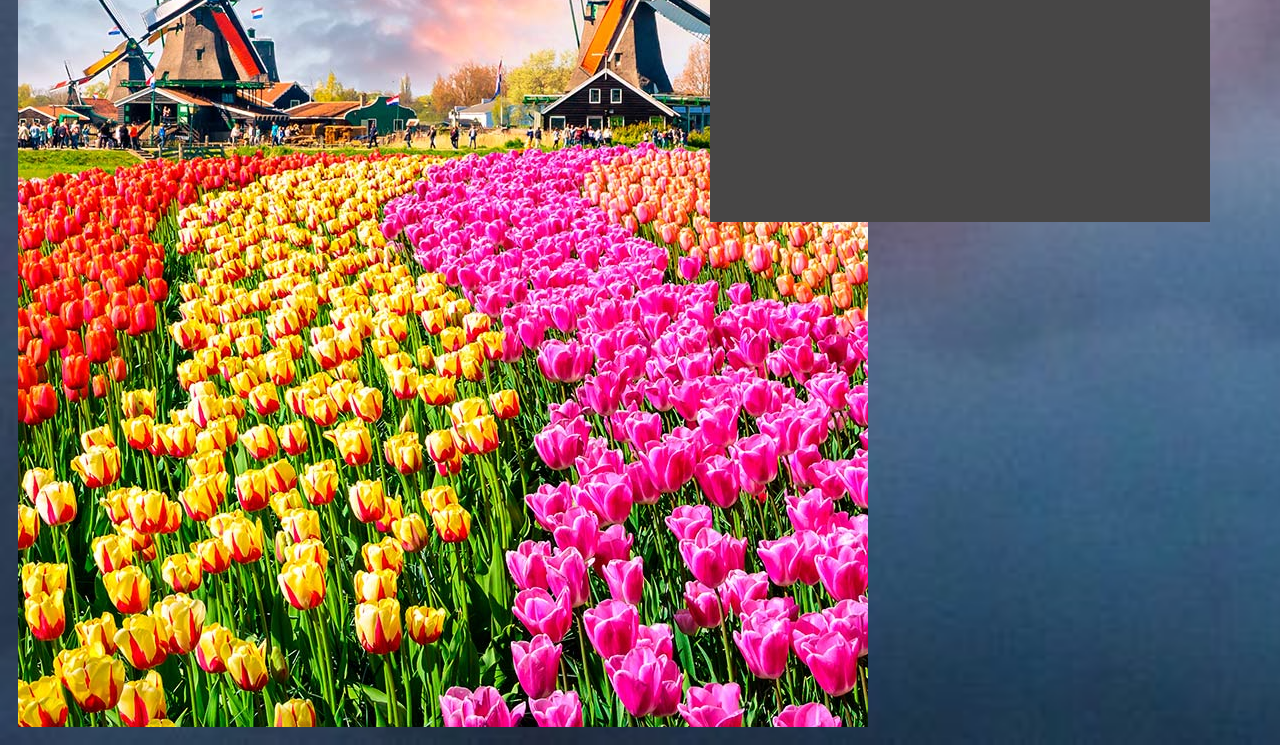
==== commit 560a8b7b: "cambios" ====
--- a/P4/index.html
+++ b/P4/index.html
@@ -1,4 +1,4 @@
-!DOCTYPE html>
+
 <html lang="en">
 <head>
     <meta charset="UTF-8">
--- a/P4/style.css
+++ b/P4/style.css
@@ -1,93 +1,75 @@
 body {
-    background-color:rgb(72, 201, 252);
-    }
-  
-  p{
-    font-size: 15px;
-    font-style: italic;
-    font-family: Georgia, 'Times New Roman', Times, serif;
-    text-align: center;
-  
+  text-align: center;
+  background-image: url(fondo.jpg);
+  background: cover;
+  background-size: cover;
+  column-count: 2;
   }
-  
-  h1 { background-color: rgb(105, 230, 252);
-    padding-top: 20px;
-    padding-bottom: 10px;
-    text-align: center;
-    font-family: 'SF Comic Script Shaded', arial;
-    font-size: 48px;
-    text-shadow: 4px 4px 4px rgb(202, 200, 200);
-      width: 800px;
-      height: 60px;
-      margin: 10px;
-      padding:10px;
-      border-radius: 50px;
-    }
-  
-  .menu { grid-area: menu; }
-  .contenido { grid-area: main; }
-  .opciones { grid-area: footer; }
-  
-  .contenedor {
-    display: grid;
-    grid-template-areas:
-    'main main main main menu menu'
-    'main main main main menu menu'
-    'footer footer footer footer footer footer';
-  
-    grid-gap: 10px;
-    padding: 10px;
-  }
-  
-  
-  #original{
-    float: left;
-    font-size: 25px;
-    text-align: left;
-    font-size: 16px;
-    font-style: italic;
-    margin-left: 15px;
-    margin-right: 15px;
-    }
-  
-  #manipulada{
-    float: right;
-    font-size: 25px;
-    text-align: left;
-    font-size: 16px;
-    font-style: italic;
-    margin-right: 15px;
-    }
-  
-    button {
-      border: 1px rgb(113, 156, 236);
-      background-color: rgba(89, 218, 250, 0.603);
-      padding: 10px 20px;
-      text-align: center;
-      font-size: 12px;
-      font-family: 'Strong Type', arial;
-      margin: 4px 2px;
-      transition-duration: 0.4s;
-      cursor: pointer;
-      margin-right: 15px;
-      margin-left: 15px;
-      margin-top: 15px;
-      padding-top: 15px;
-      border-radius: 20px;
-  
-  }
-  
-  #deslizador {
-    float: left ;
-    color: rgb(94, 113, 221);
-      padding: 10px 20px;
-      text-align: center;
-      font-size: 12px;
-      margin: 4px 2px;
-      transition-duration: 0.4s;
-      cursor: pointer;
-      margin-right: 15px;
-      margin-left: 15px;
-      margin-top: 10px;
-      padding-top: 15px;
-  }+
+button{
+  width: 90px;
+  height: 30px;
+  background-color: rgb(122, 130, 241);
+  border-style:groove;
+  border-color: rgb(3, 75, 184);
+  border-width: 5px;
+  border-radius: 25%;
+}
+button:hover {
+  background-color: #929191;
+  color: white;
+}
+
+body {
+  background-color: #151515;
+  font-family: 'Roboto';
+}
+p {
+ color:white;
+  font-size: 25px;
+}
+
+.imag{
+width:auto;
+height:auto;
+text-align:center;
+margin: 10px;
+}
+
+
+.center{
+  text-align:center;
+}
+
+#deslizadores{
+  display: block;
+  float: left;
+  background-color: #2c2c2c;
+  padding: 20px;
+  color:  #b3b3b3;
+  width: 250px;
+}
+
+
+canvas{
+  width: 500px;
+  height: 300px;
+  background-color: rgb(71, 70, 70);
+}
+
+
+
+#deslizador_R, #deslizador_G, #deslizador_B{
+  display: block;
+  float: left;
+}
+
+span{
+    display: inline-block;
+    margin-left: 5px;
+}
+
+
+label{
+  margin: 50px;
+}
